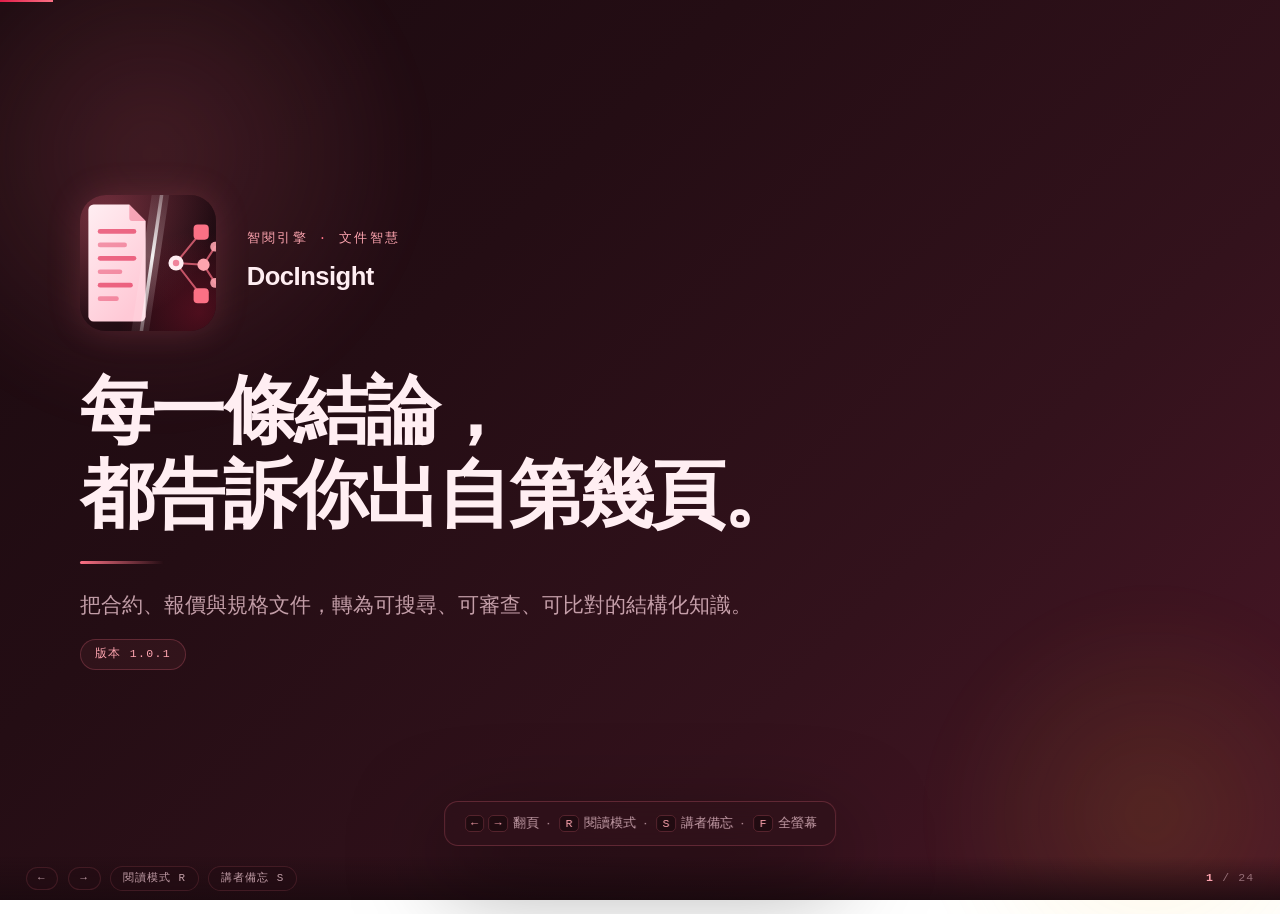
==== products/docinsight.html @ 8d52fe9f "init" ====
<!DOCTYPE html>
<html lang="zh-Hant">
<head>
<meta charset="utf-8">
<meta name="viewport" content="width=device-width, initial-scale=1, viewport-fit=cover">
<title>智閱引擎 DocInsight — 產品介紹</title>
<meta name="description" content="每一條結論，都告訴你出自第幾頁。智閱引擎 DocInsight 把合約、報價與規格文件轉為可搜尋、可審查、可比對的結構化知識。">
<style>
/* =========================================================================
   智閱引擎 DocInsight — 產品介紹簡報
   色票來源：DocInsight.Web/Components/Auths/Login.razor.css:13-35
   單一檔案、零外部相依（無 CDN、無外部字型、無外部圖片）
   ========================================================================= */

:root{
  --bg-1:#1a0a0f;
  --bg-2:#240d14;
  --bg-3:#33121c;
  --bg-4:#4a1626;

  --rose:#fb7185;
  --rose-soft:#fda4af;
  --rose-deep:#e11d48;
  --amber:#fbbf24;

  --text:#ffeef2;
  --muted:rgba(255,214,224,.72);
  --faint:rgba(255,214,224,.46);

  --surface:rgba(36,13,20,.55);
  --surface-strong:rgba(46,17,26,.72);
  --border:rgba(251,113,133,.24);
  --border-soft:rgba(251,113,133,.14);
  --shadow:0 30px 90px rgba(0,0,0,.55);

  --sans:'Helvetica Neue',Helvetica,Arial,'Microsoft JhengHei','PingFang TC','Noto Sans TC','Heiti TC',sans-serif;
  --mono:'Cascadia Code','JetBrains Mono',Consolas,'Courier New',monospace;

  --pad:clamp(1.5rem,5vw,5rem);
}

*,*::before,*::after{box-sizing:border-box;}

html,body{height:100%;}

body{
  margin:0;
  font-family:var(--sans);
  color:var(--text);
  background:linear-gradient(135deg,var(--bg-1),var(--bg-2) 34%,var(--bg-3) 68%,var(--bg-4));
  background-attachment:fixed;
  -webkit-font-smoothing:antialiased;
  overflow:hidden;
  line-height:1.62;
}

/* 兩道光暈，比照登入頁 */
body::before,body::after{
  content:'';position:fixed;border-radius:50%;pointer-events:none;z-index:0;
  filter:blur(20px);
}
body::before{
  width:min(46vw,560px);height:min(46vw,560px);top:-14%;left:-10%;
  background:radial-gradient(circle,rgba(251,113,133,.16),rgba(251,113,133,0) 68%);
}
body::after{
  width:min(38vw,460px);height:min(38vw,460px);bottom:-16%;right:-8%;
  background:radial-gradient(circle,rgba(251,191,36,.10),rgba(251,191,36,0) 68%);
}

/* ---------- 投影片容器 ---------- */

.deck{position:relative;z-index:1;height:100%;}

.slide{
  position:absolute;inset:0;
  display:none;
  flex-direction:column;justify-content:center;
  padding:var(--pad);
  padding-bottom:calc(var(--pad) + 2.2rem);
  overflow-y:auto;
  opacity:0;
  animation:slideIn .42s ease forwards;
}
.slide.is-active{display:flex;}

@keyframes slideIn{
  from{opacity:0;transform:translateY(14px);}
  to{opacity:1;transform:none;}
}

.slide-inner{width:100%;max-width:1120px;margin:0 auto;}
.slide--wide .slide-inner{max-width:1280px;}

/* ---------- 排版元素 ---------- */

.eyebrow{
  font-family:var(--mono);
  font-size:clamp(.68rem,1.1vw,.82rem);
  letter-spacing:.18em;text-transform:uppercase;
  color:var(--rose-soft);
  margin:0 0 1.1rem;
}
.eyebrow .dot{color:var(--rose);}

h1{
  font-size:clamp(2.1rem,6.2vw,4.6rem);
  font-weight:800;letter-spacing:-.035em;line-height:1.14;
  margin:0 0 1.4rem;
}
h2{
  font-size:clamp(1.7rem,4.4vw,3.1rem);
  font-weight:800;letter-spacing:-.03em;line-height:1.2;
  margin:0 0 1.2rem;
}
h3{
  font-size:clamp(1.02rem,1.7vw,1.32rem);
  font-weight:700;letter-spacing:-.01em;
  margin:0 0 .5rem;
}

.lead{
  font-size:clamp(1rem,1.8vw,1.34rem);
  color:var(--muted);max-width:60ch;margin:0 0 1rem;
}
.sub{
  font-size:clamp(.88rem,1.35vw,1.02rem);
  color:var(--faint);max-width:64ch;margin:.6rem 0 0;
}

.rule{
  width:84px;height:3px;border-radius:2px;
  background:linear-gradient(90deg,var(--rose),rgba(251,113,133,0));
  margin:1.5rem 0;
}

.accent{color:var(--rose-soft);}
.strong-accent{color:var(--rose);font-weight:700;}
mark{background:rgba(251,113,133,.16);color:var(--text);padding:.05em .3em;border-radius:4px;}

/* ---------- 卡片與格線 ---------- */

.grid{display:grid;gap:clamp(.85rem,1.6vw,1.4rem);}
.grid-2{grid-template-columns:repeat(2,minmax(0,1fr));}
.grid-3{grid-template-columns:repeat(3,minmax(0,1fr));}
.grid-4{grid-template-columns:repeat(4,minmax(0,1fr));}

.card{
  background:var(--surface);
  border:1px solid var(--border);
  border-radius:18px;
  padding:clamp(1rem,1.9vw,1.6rem);
  backdrop-filter:blur(20px);-webkit-backdrop-filter:blur(20px);
}
.card p{margin:0;color:var(--muted);font-size:clamp(.85rem,1.25vw,.98rem);}
.card .num{
  font-family:var(--mono);font-size:.78rem;letter-spacing:.14em;
  color:var(--rose);display:block;margin-bottom:.7rem;
}

/* 工程紀律卡：左側玫瑰邊 */
.card--rule{border-left:3px solid var(--rose);}
.card--quote blockquote{
  margin:.9rem 0 0;padding-left:.9rem;
  border-left:2px solid rgba(251,113,133,.4);
  color:var(--rose-soft);font-size:clamp(.84rem,1.2vw,.96rem);font-style:normal;
}

/* 前後對比 */
.ba{display:grid;gap:1rem;grid-template-columns:repeat(2,minmax(0,1fr));}
.ba-item{border-radius:16px;padding:clamp(.95rem,1.7vw,1.4rem);border:1px solid var(--border-soft);}
.ba-before{background:rgba(0,0,0,.26);}
.ba-after{background:rgba(251,113,133,.08);border-color:var(--border);}
.ba-tag{
  font-family:var(--mono);font-size:.72rem;letter-spacing:.14em;
  display:block;margin-bottom:.6rem;
}
.ba-before .ba-tag{color:var(--faint);}
.ba-after .ba-tag{color:var(--rose);}
.ba-item p{margin:0;color:var(--muted);font-size:clamp(.85rem,1.25vw,.98rem);}

/* 六個關鍵字 */
.keywords{display:grid;grid-template-columns:repeat(3,minmax(0,1fr));gap:clamp(.8rem,1.6vw,1.3rem);}
.kw{
  border:1px solid var(--border);border-radius:16px;
  padding:clamp(1rem,2vw,1.7rem);text-align:center;
  background:var(--surface);
}
.kw .kw-word{
  display:block;font-size:clamp(1.2rem,2.5vw,1.9rem);
  font-weight:800;letter-spacing:-.02em;margin-bottom:.4rem;
}
.kw .kw-desc{font-size:clamp(.76rem,1.1vw,.88rem);color:var(--faint);}

/* 大數字／大句子 */
.mega{
  font-size:clamp(2.4rem,8vw,6rem);
  font-weight:800;letter-spacing:-.045em;line-height:1.08;margin:0;
}
.center{text-align:center;}
.center .lead,.center .sub{margin-left:auto;margin-right:auto;}
.center .rule{margin-left:auto;margin-right:auto;}

/* 條列 */
ul.plain{list-style:none;padding:0;margin:0;}
ul.plain li{
  position:relative;padding-left:1.4rem;margin-bottom:.65rem;
  color:var(--muted);font-size:clamp(.87rem,1.3vw,1.02rem);
}
ul.plain li::before{
  content:'';position:absolute;left:0;top:.62em;
  width:7px;height:7px;border-radius:50%;background:var(--rose);
}
ul.plain li:last-child{margin-bottom:0;}

/* ---------- 品牌標記 ---------- */

.brand-mark{
  width:clamp(84px,11vw,136px);height:clamp(84px,11vw,136px);
  border-radius:26px;
  overflow:hidden;padding:0;          /* SVG 底圖不自帶圓角，靠容器裁切 */
  box-shadow:0 0 34px rgba(251,113,133,.20);
  flex:none;
}
.brand-mark svg{display:block;width:100%;height:100%;}

.cover-head{display:flex;align-items:center;gap:clamp(1rem,2.4vw,2rem);margin-bottom:clamp(1.4rem,3vw,2.4rem);}
.cover-head .eyebrow{margin-bottom:.4rem;}
.cover-name{font-size:clamp(1.1rem,2vw,1.6rem);font-weight:700;letter-spacing:-.02em;margin:0;}

.badge{
  display:inline-block;
  font-family:var(--mono);font-size:.72rem;letter-spacing:.12em;
  color:var(--rose-soft);
  border:1px solid var(--border);border-radius:999px;
  padding:.32rem .85rem;
  background:rgba(251,113,133,.06);
}

/* ---------- 示意畫面（mock） ---------- */

.mock{
  border:1px solid var(--border);
  border-radius:14px;
  background:rgba(0,0,0,.34);
  overflow:hidden;
  font-size:clamp(.68rem,1vw,.82rem);
}
.mock-bar{
  display:flex;align-items:center;gap:.5rem;
  padding:.5rem .8rem;
  background:rgba(46,17,26,.72);
  border-bottom:1px solid var(--border-soft);
}
.mock-bar .dots{display:flex;gap:.28rem;}
.mock-bar .dots i{width:8px;height:8px;border-radius:50%;background:rgba(251,113,133,.3);display:block;}
.mock-bar .title{font-size:.74rem;color:var(--muted);letter-spacing:.04em;}
.mock-note{
  margin-left:auto;font-family:var(--mono);font-size:.62rem;letter-spacing:.1em;
  color:var(--faint);border:1px solid var(--border-soft);border-radius:999px;padding:.1rem .5rem;
}
.mock-body{padding:.7rem .8rem;overflow-x:auto;}

table.mock-table{width:100%;border-collapse:collapse;min-width:520px;}
table.mock-table th{
  text-align:left;font-weight:600;color:var(--faint);
  font-size:.7rem;letter-spacing:.06em;
  padding:.4rem .5rem;border-bottom:1px solid var(--border-soft);white-space:nowrap;
}
table.mock-table td{
  padding:.46rem .5rem;color:var(--muted);
  border-bottom:1px solid rgba(251,113,133,.07);vertical-align:top;
}
table.mock-table tr:last-child td{border-bottom:none;}

.pill{
  display:inline-block;border-radius:999px;padding:.1rem .5rem;
  font-size:.66rem;letter-spacing:.03em;white-space:nowrap;
}
.pill-high{background:rgba(225,29,72,.24);color:#ffc9d6;}
.pill-mid{background:rgba(251,191,36,.18);color:#fde68a;}
.pill-low{background:rgba(255,255,255,.09);color:var(--muted);}
.pill-add{background:rgba(52,211,153,.16);color:#a7f3d0;}
.pill-del{background:rgba(225,29,72,.2);color:#ffc9d6;}
.pill-mod{background:rgba(251,191,36,.18);color:#fde68a;}
.pill-page{
  background:rgba(251,113,133,.18);color:var(--rose-soft);
  font-family:var(--mono);font-size:.64rem;
}
.pill-ok{background:rgba(251,113,133,.14);color:var(--rose-soft);}

/* 題卡 */
.qcard{border:1px solid var(--border-soft);border-radius:10px;padding:.7rem .8rem;background:rgba(0,0,0,.2);}
.qcard + .qcard{margin-top:.55rem;}
.qcard .q-head{display:flex;gap:.4rem;align-items:center;margin-bottom:.45rem;flex-wrap:wrap;}
.qcard .q-stem{color:var(--text);margin:0 0 .45rem;font-size:.82rem;}
.qcard .q-opts{display:grid;grid-template-columns:repeat(2,minmax(0,1fr));gap:.25rem .8rem;}
.qcard .q-opts span{color:var(--muted);font-size:.76rem;}
.qcard .q-fold{
  margin-top:.5rem;padding-top:.45rem;border-top:1px dashed rgba(251,113,133,.18);
  color:var(--faint);font-size:.72rem;
}

/* 用量長條 */
.bars{display:flex;align-items:flex-end;gap:.4rem;height:74px;padding:.3rem 0 0;}
.bars i{flex:1;background:linear-gradient(180deg,var(--rose),rgba(225,29,72,.34));border-radius:3px 3px 0 0;display:block;}

/* ---------- 講者備忘 ---------- */

.notes{
  display:none;
  margin-top:clamp(1rem,2vw,1.6rem);
  border-top:1px dashed rgba(251,113,133,.26);
  padding-top:.9rem;
  color:var(--faint);
  font-size:clamp(.78rem,1.15vw,.9rem);
  max-width:76ch;
}
.notes b{color:var(--rose-soft);font-weight:600;letter-spacing:.06em;font-size:.74rem;display:block;margin-bottom:.35rem;font-family:var(--mono);}
body.notes-on .notes{display:block;}

/* ---------- 控制列 ---------- */

.hud{
  position:fixed;z-index:20;left:0;right:0;bottom:0;
  display:flex;align-items:center;gap:.6rem;
  padding:.55rem clamp(.8rem,2.4vw,1.6rem);
  background:linear-gradient(180deg,rgba(26,10,15,0),rgba(26,10,15,.82));
  pointer-events:none;
}
.hud > *{pointer-events:auto;}

.hud-btn{
  font-family:var(--mono);font-size:.68rem;letter-spacing:.1em;
  color:var(--muted);background:rgba(36,13,20,.7);
  border:1px solid var(--border-soft);border-radius:999px;
  padding:.3rem .72rem;cursor:pointer;
  transition:color .18s,border-color .18s,background .18s;
}
.hud-btn:hover,.hud-btn:focus-visible{color:var(--rose-soft);border-color:var(--border);background:rgba(46,17,26,.85);}
.hud-btn[aria-pressed="true"]{color:var(--rose);border-color:var(--rose);background:rgba(251,113,133,.12);}

.hud-spacer{flex:1;}

.counter{
  font-family:var(--mono);font-size:.72rem;letter-spacing:.1em;color:var(--faint);
  white-space:nowrap;
}
.counter b{color:var(--rose-soft);font-weight:600;}

.progress{
  position:fixed;top:0;left:0;height:2px;z-index:21;
  background:linear-gradient(90deg,var(--rose-deep),var(--rose));
  transition:width .32s ease;
}

/* 首次進入的操作提示 */
.hint{
  position:fixed;z-index:30;left:50%;bottom:3.4rem;transform:translateX(-50%);
  background:var(--surface-strong);border:1px solid var(--border);border-radius:14px;
  padding:.7rem 1.1rem;color:var(--muted);font-size:.8rem;
  box-shadow:var(--shadow);backdrop-filter:blur(20px);-webkit-backdrop-filter:blur(20px);
  display:none;max-width:calc(100vw - 2rem);text-align:center;
}
.hint.show{display:block;}
.hint kbd{
  font-family:var(--mono);font-size:.72rem;color:var(--rose-soft);
  border:1px solid var(--border);border-radius:5px;padding:.06rem .34rem;margin:0 .12rem;
  background:rgba(0,0,0,.3);
}

/* ---------- 閱讀模式 ---------- */

body.reading{overflow:auto;}
body.reading .deck{height:auto;}
body.reading .slide{
  position:static;display:block;opacity:1;animation:none;
  min-height:0;height:auto;
  padding:clamp(2.2rem,5vw,4rem) var(--pad);
  border-bottom:1px solid var(--border-soft);
  overflow:visible;
}
body.reading .slide:last-child{border-bottom:none;}
body.reading .notes{display:block;}
body.reading .notes b{color:var(--rose-soft);}
body.reading .mega{font-size:clamp(1.9rem,5vw,3.4rem);}
body.reading h1{font-size:clamp(1.9rem,5vw,3.4rem);}
body.reading .counter{display:none;}
body.reading .progress{display:none;}

/* 閱讀模式的段落編號 */
body.reading .slide::before{
  content:attr(data-num);
  display:block;font-family:var(--mono);font-size:.7rem;letter-spacing:.16em;
  color:rgba(251,113,133,.5);margin-bottom:1rem;
}

/* ---------- 響應式 ---------- */

@media (max-width:900px){
  .grid-4{grid-template-columns:repeat(2,minmax(0,1fr));}
  .grid-3{grid-template-columns:1fr;}
  .keywords{grid-template-columns:repeat(2,minmax(0,1fr));}
}
@media (max-width:620px){
  .grid-2,.grid-4,.ba{grid-template-columns:1fr;}
  .keywords{grid-template-columns:1fr;}
  .cover-head{flex-direction:column;align-items:flex-start;}
  .qcard .q-opts{grid-template-columns:1fr;}
  .slide{padding-bottom:calc(var(--pad) + 3rem);}
  /* 提示列的是鍵盤按鍵，手機用不到，而且會蓋住內容 */
  .hint{display:none !important;}
}

/* ---------- 減少動態 ---------- */

@media (prefers-reduced-motion:reduce){
  .slide{animation:none;opacity:1;}
  .progress{transition:none;}
  *{scroll-behavior:auto !important;}
}

/* ---------- 列印：一頁一張 ---------- */

@media print{
  body{background:#fff;color:#111;overflow:visible;}
  body::before,body::after{display:none;}
  .hud,.hint,.progress{display:none !important;}
  .deck{height:auto;}
  .slide{
    position:static;display:block !important;opacity:1;animation:none;
    page-break-after:always;break-after:page;
    min-height:auto;padding:1.4cm;border:none;
  }
  .slide:last-child{page-break-after:auto;break-after:auto;}
  h1,h2,h3,.mega,.kw .kw-word{color:#111;}
  .lead,.sub,.card p,ul.plain li,.ba-item p{color:#333;}
  .card,.kw,.mock,.ba-item{border-color:#ccc;background:#fff;backdrop-filter:none;}
  .notes{display:block;color:#555;border-top-color:#ccc;}
  .brand-mark{box-shadow:none;}
}
</style>
</head>
<body>

<div class="progress" id="progress" style="width:0"></div>

<div class="deck" id="deck">

<!-- ══════════════ 1 · 封面 ══════════════ -->
<section class="slide" data-num="01 / 24">
  <div class="slide-inner">
    <div class="cover-head">
      <div class="brand-mark" aria-hidden="true">
        <svg xmlns="http://www.w3.org/2000/svg" viewBox="0 0 512 512" role="img" aria-label="智閱引擎">
          <defs>
            <linearGradient id="dm-bg" x1="0" y1="0" x2="1" y2="1">
              <stop offset="0" stop-color="#3d1520"/><stop offset="0.55" stop-color="#240d14"/><stop offset="1" stop-color="#16080c"/>
            </linearGradient>
            <radialGradient id="dm-glow" cx="0.2" cy="0.16" r="0.78">
              <stop offset="0" stop-color="#fb7185" stop-opacity="0.30"/><stop offset="1" stop-color="#fb7185" stop-opacity="0"/>
            </radialGradient>
            <radialGradient id="dm-glow2" cx="0.88" cy="0.86" r="0.6">
              <stop offset="0" stop-color="#e11d48" stop-opacity="0.26"/><stop offset="1" stop-color="#e11d48" stop-opacity="0"/>
            </radialGradient>
            <linearGradient id="dm-page" x1="0" y1="0" x2="0.6" y2="1">
              <stop offset="0" stop-color="#ffeef2"/><stop offset="1" stop-color="#ffc9d6"/>
            </linearGradient>
            <linearGradient id="dm-beam" x1="0" y1="0" x2="0" y2="1">
              <stop offset="0" stop-color="#ffffff" stop-opacity="0.03"/><stop offset="0.46" stop-color="#ffe4e9" stop-opacity="0.26"/><stop offset="1" stop-color="#ffffff" stop-opacity="0.03"/>
            </linearGradient>
            <linearGradient id="dm-core" x1="0" y1="0" x2="0" y2="1">
              <stop offset="0" stop-color="#ffffff" stop-opacity="0.12"/><stop offset="0.46" stop-color="#ffffff" stop-opacity="0.92"/><stop offset="1" stop-color="#ffffff" stop-opacity="0.12"/>
            </linearGradient>
          </defs>
          <rect width="512" height="512" fill="url(#dm-bg)"/>
          <rect width="512" height="512" fill="url(#dm-glow)"/>
          <rect width="512" height="512" fill="url(#dm-glow2)"/>
          <g transform="translate(256,256) scale(1.1) translate(-256,-256)">
            <path d="M52 74a18 18 0 0 1 18-18h122l56 56v326a18 18 0 0 1-18 18H70a18 18 0 0 1-18-18z" fill="url(#dm-page)"/>
            <path d="M192 56l56 56h-46a10 10 0 0 1-10-10z" fill="#e11d48" fill-opacity="0.30"/>
            <g fill="#e11d48">
              <rect x="84" y="140" width="132" height="16" rx="8" fill-opacity="0.62"/>
              <rect x="84" y="186" width="100" height="16" rx="8" fill-opacity="0.40"/>
              <rect x="84" y="232" width="132" height="16" rx="8" fill-opacity="0.62"/>
              <rect x="84" y="278" width="84" height="16" rx="8" fill-opacity="0.40"/>
              <rect x="84" y="324" width="120" height="16" rx="8" fill-opacity="0.62"/>
              <rect x="84" y="370" width="72" height="16" rx="8" fill-opacity="0.40"/>
            </g>
            <polygon points="278,-40 338,-40 250,552 190,552" fill="url(#dm-beam)"/>
            <polygon points="306,-40 318,-40 230,552 218,552" fill="url(#dm-core)"/>
            <g stroke="#fb7185" stroke-width="7" stroke-linecap="round" stroke-opacity="0.72" fill="none">
              <line x1="352" y1="256" x2="438" y2="150"/>
              <line x1="352" y1="256" x2="446" y2="262"/>
              <line x1="352" y1="256" x2="438" y2="368"/>
              <line x1="446" y1="262" x2="486" y2="200"/>
              <line x1="446" y1="262" x2="486" y2="324"/>
            </g>
            <g>
              <circle cx="352" cy="256" r="26" fill="#ffeef2"/>
              <circle cx="352" cy="256" r="11" fill="#e11d48" fill-opacity="0.5"/>
              <rect x="412" y="124" width="52" height="52" rx="14" fill="#fb7185"/>
              <circle cx="446" cy="262" r="21" fill="#fda4af"/>
              <rect x="412" y="342" width="52" height="52" rx="14" fill="#fb7185"/>
              <circle cx="486" cy="200" r="17" fill="#fda4af" fill-opacity="0.9"/>
              <circle cx="486" cy="324" r="17" fill="#fda4af" fill-opacity="0.9"/>
            </g>
          </g>
        </svg>
      </div>
      <div>
        <p class="eyebrow">智閱引擎 <span class="dot">·</span> 文件智慧</p>
        <p class="cover-name">DocInsight</p>
      </div>
    </div>

    <h1>每一條結論，<br>都告訴你出自第幾頁。</h1>
    <div class="rule"></div>
    <p class="lead">把合約、報價與規格文件，轉為可搜尋、可審查、可比對的結構化知識。</p>
    <p class="sub"><span class="badge">版本 1.0.1</span></p>

    <div class="notes">
      <b>講者備忘</b>
      不要急著翻頁。讓這句話在螢幕上待久一點——整場簡報就是為了讓客戶記住這一句。
      自我介紹要短：「我是 {{講者姓名}}，接下來十五分鐘，我要說服你一件事：AI 讀文件這件事，
      關鍵不在它讀得多快，而在它敢不敢告訴你答案是從哪裡來的。」
    </div>
  </div>
</section>

<!-- ══════════════ 2 · 一個問題 ══════════════ -->
<section class="slide" data-num="02 / 24">
  <div class="slide-inner center">
    <p class="eyebrow">先問一個問題</p>
    <h2 class="mega">你們部門上個月，<br>花了多少小時用眼睛讀 PDF？</h2>
    <div class="rule"></div>
    <p class="lead">這個數字，通常沒有人算過。</p>
    <p class="sub">而沒有人算過的成本，往往就是最貴的那一筆。</p>

    <div class="notes">
      <b>講者備忘</b>
      這裡真的要停下來等。看著客戶，數三秒。通常會有人苦笑或搖頭——那就是你要的反應。
      如果對方主動報一個數字，追問：「那是誰在讀？他一小時的成本是多少？」讓他自己算出金額，
      比你講任何投資報酬率都有效。
    </div>
  </div>
</section>

<!-- ══════════════ 3 · PDF 的三個天生缺陷 ══════════════ -->
<section class="slide slide--wide" data-num="03 / 24">
  <div class="slide-inner">
    <p class="eyebrow">第一幕 <span class="dot">·</span> 舊世界</p>
    <h2>問題不在你的同事不夠認真。<br>問題在 PDF 這個格式本身。</h2>
    <div class="rule"></div>

    <div class="grid grid-3">
      <div class="card">
        <span class="num">缺陷一</span>
        <h3>它是「印出來的樣子」，<br>不是「內容」</h3>
        <p>PDF 記錄的是每個字要印在紙上的哪個座標。掃描件更徹底——那根本就是一張圖片，連搜尋都搜不到。</p>
      </div>
      <div class="card">
        <span class="num">缺陷二</span>
        <h3>它沒有結構</h3>
        <p>你沒辦法叫電腦「把所有罰則條款列給我」。因為 PDF 裡沒有「罰則」這個欄位，只有一堆座標上的文字。</p>
      </div>
      <div class="card">
        <span class="num">缺陷三</span>
        <h3>它沒辦法比對</h3>
        <p>兩份 80 頁的合約攤在桌上，人眼比對幾乎不可能做到不漏。而你需要的正是「不漏」。</p>
      </div>
    </div>

    <div class="notes">
      <b>講者備忘</b>
      這一頁的作用是把責任從「人」轉移到「格式」。企業管理者聽到「你的同事不夠認真」會防衛，
      聽到「這是格式的問題」會點頭。三個缺陷念一遍就好，不要展開——真正的痛在後面三頁。
    </div>
  </div>
</section>

<!-- ══════════════ 4 · 法務 ══════════════ -->
<section class="slide" data-num="04 / 24">
  <div class="slide-inner">
    <p class="eyebrow">第一幕 <span class="dot">·</span> 法務組</p>
    <h2>「這份合約的違約金<br>到底怎麼算？」</h2>
    <div class="rule"></div>

    <div class="ba">
      <div class="ba-item ba-before">
        <span class="ba-tag">以前</span>
        <p>法務得從第 1 頁翻到第 80 頁。找到了，還要再確認一次有沒有別的章節也提到罰則——因為條款從來不會好好地待在同一個地方。</p>
      </div>
      <div class="ba-item ba-after">
        <span class="ba-tag">代價</span>
        <p>漏看一條罰則，<mark>可能就是幾十萬的損失</mark>。而且愈是趕件、愈是老闆站在旁邊等，愈容易漏。</p>
      </div>
    </div>

    <div class="notes">
      <b>講者備忘</b>
      「可能」這兩個字要念出來，不要含糊帶過。我們沒有做過產業調查，不能宣稱平均損失金額。
      誠實的估計比誇大的數字更能建立信任——尤其對面坐的是法務或財務主管時。
      如果客戶自己講出一個他們吃過虧的案例，那一場簡報就成功一半了。
    </div>
  </div>
</section>

<!-- ══════════════ 5 · 採購 ══════════════ -->
<section class="slide" data-num="05 / 24">
  <div class="slide-inner">
    <p class="eyebrow">第一幕 <span class="dot">·</span> 採購組</p>
    <h2>供應商說：<br>「只改了一點點。」</h2>
    <div class="rule"></div>

    <div class="ba">
      <div class="ba-item ba-before">
        <span class="ba-tag">以前</span>
        <p>對方回傳一份「修訂版」，表面上跟舊版長得一模一樣。你只有兩個選擇：整份重看，或者相信對方。</p>
      </div>
      <div class="ba-item ba-after">
        <span class="ba-tag">代價</span>
        <p>付款天數從 30 天變成 60 天，藏在第 12 條的一個數字裡。等你發現的時候，合約已經簽了。</p>
      </div>
    </div>

    <div class="notes">
      <b>講者備忘</b>
      這一頁對採購與業務主管殺傷力最大。可以加一句：「各位有沒有遇過簽完才發現條件變差的情況？」
      通常會有人點頭。付款天數這個例子是產業常態，不是我們的客戶案例——所以講的時候要用
      「例如」而不是「我們有客戶」。
    </div>
  </div>
</section>

<!-- ══════════════ 6 · 教育訓練 ══════════════ -->
<section class="slide" data-num="06 / 24">
  <div class="slide-inner">
    <p class="eyebrow">第一幕 <span class="dot">·</span> 教育訓練</p>
    <h2>手冊改版了。<br>考卷呢？</h2>
    <div class="rule"></div>

    <div class="ba">
      <div class="ba-item ba-before">
        <span class="ba-tag">以前</span>
        <p>要出一份新考卷驗收員工有沒有讀懂，得有人重讀 60 頁，再手工出 30 題。</p>
      </div>
      <div class="ba-item ba-after">
        <span class="ba-tag">而且</span>
        <p>出題品質完全取決於出題者當天的心情與熟悉度。同一本手冊，換一個人出，考的東西可能完全不同。</p>
      </div>
    </div>

    <p class="lead" style="margin-top:1.6rem;">這件事，<span class="strong-accent">要做兩天</span>。</p>

    <div class="notes">
      <b>講者備忘</b>
      「兩天」這個數字先埋在這裡，第 18 頁會回收它——那是整份簡報唯一一個經過驗證的量化效益。
      先讓客戶感受到兩天有多久，後面說「一兩個小時」時的落差才會有力量。
    </div>
  </div>
</section>

<!-- ══════════════ 7 · 共同點 ══════════════ -->
<section class="slide" data-num="07 / 24">
  <div class="slide-inner center">
    <p class="eyebrow">第一幕 <span class="dot">·</span> 收束</p>
    <h2 class="mega">人，在用眼睛，<br>做機器該做的事。</h2>
    <div class="rule"></div>
    <p class="lead">法務、採購、教育訓練——三個部門，三種痛苦，同一個根源。</p>

    <div class="notes">
      <b>講者備忘</b>
      第一幕結束。這句話講完要停頓，然後轉身——因為下一頁是全場最容易被問到的問題，
      你要主動把它端上檯面，而不是等對方在 Q&amp;A 時丟過來。主動提問等於你掌握節奏。
    </div>
  </div>
</section>

<!-- ══════════════ 8 · 那用 ChatGPT 不就好了 ══════════════ -->
<section class="slide" data-num="08 / 24">
  <div class="slide-inner center">
    <p class="eyebrow">第二幕 <span class="dot">·</span> 那個問題</p>
    <h2 class="mega">「那我把 PDF<br>丟給 ChatGPT，<br>不就好了？」</h2>
    <div class="rule"></div>
    <p class="lead">這是我們每一場簡報都會被問到的問題。所以我們直接回答。</p>

    <div class="notes">
      <b>講者備忘</b>
      語氣要輕鬆，不要防衛。可以笑著說：「這個問題我每場都被問，所以我乾脆做成一頁投影片。」
      重點：<b style="display:inline">絕對不要說通用 AI 沒有用</b>。它很有用，只是不適合拿來做要負責任的事。
      這個區分講清楚，客戶才會覺得你誠實。
    </div>
  </div>
</section>

<!-- ══════════════ 9 · 四個致命問題 ══════════════ -->
<section class="slide slide--wide" data-num="09 / 24">
  <div class="slide-inner">
    <p class="eyebrow">第二幕 <span class="dot">·</span> 四個問題</p>
    <h2>可以。但有四件事，<br>它幫不了你。</h2>
    <div class="rule"></div>

    <div class="grid grid-4">
      <div class="card">
        <span class="num">01</span>
        <h3>它會瞎掰，<br>而且你看不出來</h3>
        <p>一本正經地編出一條不存在的條款，語氣跟真的一模一樣。錯的答案不會自己舉手。</p>
      </div>
      <div class="card">
        <span class="num">02</span>
        <h3>它不告訴你出處</h3>
        <p>「第 37 頁」跟「大概在後面」，在法務會議上是兩件完全不同的事。</p>
      </div>
      <div class="card">
        <span class="num">03</span>
        <h3>它不知道花了多少錢</h3>
        <p>帳單月底才來，而且是一個總數。誰用的？哪份文件特別貴？沒有人答得出來。</p>
      </div>
      <div class="card">
        <span class="num">04</span>
        <h3>你的機密合約，<br>人人可見</h3>
        <p>沒有團隊、沒有角色、沒有列級權限。貼上去，就是貼上去了。</p>
      </div>
    </div>

    <div class="notes">
      <b>講者備忘</b>
      四格不要平均分配時間。看對面坐的是誰：法務主管講 01 和 02，財務或 IT 主管講 03 和 04。
      如果客戶已經在用 ChatGPT 處理文件，問一句：「那你們現在怎麼確認它沒有講錯？」
      通常答案是「我們會自己再看一遍」——那就是你要的破口。
    </div>
  </div>
</section>

<!-- ══════════════ 10 · 收束 ══════════════ -->
<section class="slide" data-num="10 / 24">
  <div class="slide-inner center">
    <p class="eyebrow">第二幕 <span class="dot">·</span> 收束</p>
    <h2 class="mega">通用 AI 給你<br>一個答案。</h2>
    <div class="rule"></div>
    <h2 style="margin-top:0;">企業需要的，是一個<span class="strong-accent">查得到出處</span>的答案。</h2>

    <div class="notes">
      <b>講者備忘</b>
      這是全場的樞紐。前十頁的痛苦到這裡收束成一句可以被解決的話。
      講完停一拍，然後翻頁——下一頁是整場的最高點，中間不要有任何多餘的話。
    </div>
  </div>
</section>

<!-- ══════════════ 11 · 核心主張 ══════════════ -->
<section class="slide" data-num="11 / 24">
  <div class="slide-inner center">
    <p class="eyebrow">智閱引擎 <span class="dot">·</span> DocInsight</p>
    <h1 style="font-size:clamp(2.3rem,7vw,5.2rem);">每一條結論，<br>都告訴你出自第幾頁。</h1>
    <div class="rule"></div>
    <p class="lead" style="font-size:clamp(1.05rem,2vw,1.5rem);">因為不能查證的答案，等於沒有答案。</p>
    <p class="sub">合約條款 → 頁碼。版本差異 → 頁碼。考題 → 頁碼。<br>而當頁碼對不上的時候，它不猜。</p>

    <div class="notes">
      <b>講者備忘</b>
      最重要的一頁。慢。念完主標題之後停兩秒，再念副標。
      最後那句「當頁碼對不上的時候，它不猜」是通往下一頁的橋——說完直接翻，
      下一頁就是解釋我們憑什麼敢這樣講。
    </div>
  </div>
</section>

<!-- ══════════════ 12 · 三條工程紀律 ══════════════ -->
<section class="slide slide--wide" data-num="12 / 24">
  <div class="slide-inner">
    <p class="eyebrow">我們憑什麼敢這樣講</p>
    <h2>三條工程紀律。</h2>
    <div class="rule"></div>

    <div class="grid grid-3">
      <div class="card card--rule card--quote">
        <span class="num">紀律一</span>
        <h3>頁碼是「算」出來的，<br>不是 AI 說的</h3>
        <p>我們只要求模型在每頁內容前輸出一個中性分界符，頁碼由程式依批次起始頁換算。分界符數量對不上該批次頁數，就退回較粗的頁段標記。</p>
        <blockquote>錯的頁碼比沒有頁碼更糟，對不上就不猜。</blockquote>
      </div>
      <div class="card card--rule card--quote">
        <span class="num">紀律二</span>
        <h3>數字不交給 AI 算</h3>
        <p>各條款類型、各風險等級、各覆核狀態的數量，一律由程式即時計算，不經過模型。</p>
        <blockquote>模型算錯的數字，看起來一樣可信。</blockquote>
      </div>
      <div class="card card--rule card--quote">
        <span class="num">紀律三</span>
        <h3>每一次呼叫都記帳，<br>失敗也記</h3>
        <p>因為失敗照樣計費。而且回應碼是 200 不代表成功——我們判定的是回應內容裡的狀態欄位，不是 HTTP 狀態碼。</p>
        <blockquote>看不到的成本，就是控不住的成本。</blockquote>
      </div>
    </div>

    <div class="notes">
      <b>講者備忘</b>
      這一頁是我們相對於通用 AI 真正拿得出手的差異，而且它不是功能，是紀律——功能可以抄，紀律不好抄。
      面對技術背景的聽眾可以展開講紀律一的細節；面對純管理階層，三句引言念完就夠了。
      引言是產品文件裡的原句，不是行銷詞。
    </div>
  </div>
</section>

<!-- ══════════════ 13 · 一條原則 ══════════════ -->
<section class="slide" data-num="13 / 24">
  <div class="slide-inner center">
    <p class="eyebrow">貫穿全系統的一條原則</p>
    <h2 class="mega">寧可不給，<br>也不給錯的。</h2>
    <div class="rule"></div>
    <p class="lead">所以我們的用量統計只給你 token 數與呼叫次數，<span class="accent">不給新台幣金額</span>。</p>
    <p class="sub">因為每個模型費率不同、而且還會調價。換算錯的金額，比沒有金額更糟。<br>這跟頁碼是同一條原則。</p>

    <div class="notes">
      <b>講者備忘</b>
      這一頁看起來是在講缺點，其實是在證明紀律是真的。
      任何人都可以說「我們很嚴謹」，但只有真的嚴謹的產品，才會為了原則放棄一個客戶想要的功能。
      如果客戶追問「那我怎麼知道花了多少錢」，回答：「我們給你 token 數與模型名稱，
      你乘上你自己的合約費率——那個數字才是對的。」
    </div>
  </div>
</section>

<!-- ══════════════ 14 · 六個關鍵字 ══════════════ -->
<section class="slide slide--wide" data-num="14 / 24">
  <div class="slide-inner">
    <p class="eyebrow">能力全景</p>
    <h2>六個關鍵字。</h2>
    <div class="rule"></div>

    <div class="keywords">
      <div class="kw"><span class="kw-word">看得懂</span><span class="kw-desc">PDF 逐頁轉成純文字</span></div>
      <div class="kw"><span class="kw-word">抽得出</span><span class="kw-desc">五類合約條款自動抽出</span></div>
      <div class="kw"><span class="kw-word">比得出</span><span class="kw-desc">新舊版逐條列出差異</span></div>
      <div class="kw"><span class="kw-word">出得了題</span><span class="kw-desc">四種題型與線上測驗</span></div>
      <div class="kw"><span class="kw-word">附頁碼</span><span class="kw-desc">每一條結果都可回查</span></div>
      <div class="kw"><span class="kw-word">算得出錢</span><span class="kw-desc">每次呼叫逐筆記帳</span></div>
    </div>

    <p class="sub" style="margin-top:1.4rem;">接下來五頁，一個一個看。</p>

    <div class="notes">
      <b>講者備忘</b>
      這一頁是目次，不要停留。快速念過六個詞，讓客戶知道還有五頁、大概要花多久。
      時間不夠時，這一頁講完可以直接跳到第 21 頁的「我們刻意不做的四件事」，
      再跳到第 22 頁收尾——中間五頁是展開，不是必要。
    </div>
  </div>
</section>

<!-- ══════════════ 15 · 看得懂 ══════════════ -->
<section class="slide slide--wide" data-num="15 / 24">
  <div class="slide-inner">
    <p class="eyebrow">能力一 <span class="dot">·</span> 看得懂</p>
    <h2>文件解析</h2>
    <div class="rule"></div>

    <div class="grid grid-2" style="align-items:start;">
      <div>
        <p class="lead">上傳 PDF，系統在背景切頁，逐批送 AI 轉錄成純文字——而且每一頁都帶著頁碼標記。</p>
        <ul class="plain">
          <li>單檔上限 100MB，每批最多 20 頁</li>
          <li>重複上傳自動偵測，同一份文件不重複計費</li>
          <li>解析進度以頁數表示，可中途停止、可單批重試</li>
          <li>轉錄有錯字？純文字可以直接搜尋、取代、存回去</li>
        </ul>
      </div>
      <div class="mock">
        <div class="mock-bar">
          <span class="dots"><i></i><i></i><i></i></span>
          <span class="title">文件管理</span>
          <span class="mock-note">示意畫面</span>
        </div>
        <div class="mock-body">
          <table class="mock-table">
            <tr><th>標題</th><th>頁數</th><th>狀態</th><th>進度</th></tr>
            <tr><td>2026 年度採購合約</td><td>82</td><td><span class="pill pill-ok">已完成</span></td><td>82 / 82</td></tr>
            <tr><td>供應商規格書 v3</td><td>46</td><td><span class="pill pill-mid">解析中</span></td><td>20 / 46</td></tr>
            <tr><td>設備維護報價單</td><td>12</td><td><span class="pill pill-ok">已完成</span></td><td>12 / 12</td></tr>
            <tr><td>作業手冊（第五版）</td><td>60</td><td><span class="pill pill-low">排隊中</span></td><td>0 / 60</td></tr>
          </table>
        </div>
      </div>
    </div>

    <div class="notes">
      <b>講者備忘</b>
      「重複上傳偵測」值得多講一句——它用檔案內容的雜湊比對，所以同一份文件換個檔名再傳一次，
      系統認得出來，不會再收一次費。這種細節最能說明我們是認真在幫客戶控成本。
    </div>
  </div>
</section>

<!-- ══════════════ 16 · 抽得出 ══════════════ -->
<section class="slide slide--wide" data-num="16 / 24">
  <div class="slide-inner">
    <p class="eyebrow">能力二 <span class="dot">·</span> 抽得出</p>
    <h2>合約審查</h2>
    <div class="rule"></div>

    <div class="grid grid-2" style="align-items:start;">
      <div>
        <p class="lead">五類條款自動抽出，每一條都帶著頁碼與風險等級。</p>
        <ul class="plain">
          <li><span class="accent">付款期程、交付里程碑、驗收條件、罰則、保固</span></li>
          <li>每條含內容、相關日期、頁碼、風險等級</li>
          <li>人工覆核狀態：未覆核 / 已確認 / 有疑慮</li>
          <li>可依風險與類型篩選排序，匯出 CSV 與 PDF</li>
          <li>再按一次，AI 幫你寫出整體彙總與建議</li>
        </ul>
      </div>
      <div class="mock">
        <div class="mock-bar">
          <span class="dots"><i></i><i></i><i></i></span>
          <span class="title">合約審查</span>
          <span class="mock-note">示意畫面</span>
        </div>
        <div class="mock-body">
          <table class="mock-table">
            <tr><th>類型</th><th>內容</th><th>頁碼</th><th>風險</th><th>覆核</th></tr>
            <tr><td>罰則</td><td>逾期交付每日按總價 0.3% 計罰</td><td><span class="pill pill-page">第 37 頁</span></td><td><span class="pill pill-high">高</span></td><td>有疑慮</td></tr>
            <tr><td>付款期程</td><td>驗收合格後 60 個工作天內付款</td><td><span class="pill pill-page">第 12 頁</span></td><td><span class="pill pill-high">高</span></td><td>已確認</td></tr>
            <tr><td>保固</td><td>自驗收日起 12 個月</td><td><span class="pill pill-page">第 54 頁</span></td><td><span class="pill pill-mid">中</span></td><td>已確認</td></tr>
            <tr><td>驗收條件</td><td>需通過雙方會同之功能測試</td><td><span class="pill pill-page">第 41 頁</span></td><td><span class="pill pill-low">低</span></td><td>未覆核</td></tr>
          </table>
        </div>
      </div>
    </div>

    <div class="notes">
      <b>講者備忘</b>
      指著示意畫面上的「第 37 頁」講：「這一欄，就是整套系統存在的理由。」
      「有疑慮」這個狀態也要點出來——它證明系統預設人要看過，而不是叫你照單全收。
      如果客戶問「五類夠不夠」，誠實回答：目前就是這五類，因為這五類是採購與法務最常吃虧的地方。
    </div>
  </div>
</section>

<!-- ══════════════ 17 · 比得出 ══════════════ -->
<section class="slide slide--wide" data-num="17 / 24">
  <div class="slide-inner">
    <p class="eyebrow">能力三 <span class="dot">·</span> 比得出</p>
    <h2>版本比對</h2>
    <div class="rule"></div>

    <div class="grid grid-2" style="align-items:start;">
      <div>
        <p class="lead">選舊版與新版兩份文件，逐條列出新增、刪除、修改。</p>
        <ul class="plain">
          <li>附兩邊原文、兩邊頁碼</li>
          <li>還有<span class="accent">對我方的影響等級與理由</span>——不只告訴你改了什麼，還告訴你這對你是好是壞</li>
          <li>提示詞刻意用「文件」而非「合約」，所以報價單與規格書改版同樣適用</li>
          <li>可篩選、可匯出 CSV 與 PDF</li>
        </ul>
      </div>
      <div class="mock">
        <div class="mock-bar">
          <span class="dots"><i></i><i></i><i></i></span>
          <span class="title">版本比對</span>
          <span class="mock-note">示意畫面</span>
        </div>
        <div class="mock-body">
          <table class="mock-table">
            <tr><th>變更</th><th>條款</th><th>舊版</th><th>新版</th><th>影響</th></tr>
            <tr><td><span class="pill pill-mod">修改</span></td><td>付款期程</td><td>30 天<br><span class="pill pill-page">第 12 頁</span></td><td>60 天<br><span class="pill pill-page">第 12 頁</span></td><td><span class="pill pill-high">高</span></td></tr>
            <tr><td><span class="pill pill-add">新增</span></td><td>單方終止權</td><td>—</td><td>甲方得隨時終止<br><span class="pill pill-page">第 29 頁</span></td><td><span class="pill pill-high">高</span></td></tr>
            <tr><td><span class="pill pill-del">刪除</span></td><td>保固延長選項</td><td>可加購延長 24 個月<br><span class="pill pill-page">第 55 頁</span></td><td>—</td><td><span class="pill pill-mid">中</span></td></tr>
          </table>
        </div>
      </div>
    </div>

    <div class="notes">
      <b>講者備忘</b>
      這一頁請務必連結回第 5 頁的採購故事：「還記得那句『只改了一點點』嗎？這就是那一點點。」
      示意畫面上「30 天 → 60 天」正是第 5 頁埋的伏筆，前後呼應的效果很好。
      補一句：舊版新版的順序是有意義的，選反了結果會顛倒——所以介面上會要求你明確指定。
    </div>
  </div>
</section>

<!-- ══════════════ 18 · 出得了題 ══════════════ -->
<section class="slide slide--wide" data-num="18 / 24">
  <div class="slide-inner">
    <p class="eyebrow">能力四 <span class="dot">·</span> 出得了題</p>
    <h2>題庫產生，與線上測驗</h2>
    <div class="rule"></div>

    <div class="grid grid-2" style="align-items:start;">
      <div>
        <p class="lead">四種題型一次產出：單選、多選、是非、情境。每題附正解、解析、難度與<span class="accent">來源頁碼</span>。</p>
        <ul class="plain">
          <li>題目一律從「未覆核」開始——人的時間花在審題，不是想題目</li>
          <li>採用的題目組成考卷，發一條<span class="accent">免登入連結</span>給學員</li>
          <li>每人的題序與選項順序都不同</li>
          <li>交卷即時算分，逾時自動結算，還有逐題全班答對率</li>
          <li>不用教材檔案也能出題：把出題規格存成提示詞範本，重複使用</li>
        </ul>
        <p class="lead" style="margin-top:1.2rem;">第 6 頁那件<span class="strong-accent">要做兩天</span>的事，<br>現在是<span class="strong-accent">一兩個小時</span>。</p>
      </div>
      <div class="mock">
        <div class="mock-bar">
          <span class="dots"><i></i><i></i><i></i></span>
          <span class="title">題庫產生</span>
          <span class="mock-note">示意畫面</span>
        </div>
        <div class="mock-body">
          <div class="qcard">
            <div class="q-head">
              <span class="pill pill-ok">單選</span><span class="pill pill-mid">中</span>
              <span class="pill pill-page">第 23 頁</span>
            </div>
            <p class="q-stem">依作業手冊規定，設備異常停機後應於多久內完成通報？</p>
            <div class="q-opts"><span>A. 15 分鐘內</span><span>B. 30 分鐘內</span><span>C. 1 小時內</span><span>D. 當班結束前</span></div>
            <div class="q-fold">正解與解析已收起 · 審題狀態：未覆核</div>
          </div>
          <div class="qcard">
            <div class="q-head">
              <span class="pill pill-ok">情境</span><span class="pill pill-high">難</span>
              <span class="pill pill-page">第 41 頁</span>
            </div>
            <p class="q-stem">交接班時發現前一班未完成點檢紀錄，依手冊你應該先做什麼？</p>
            <div class="q-fold">正解與解析已收起 · 審題狀態：已採用</div>
          </div>
        </div>
      </div>
    </div>

    <div class="notes">
      <b>講者備忘</b>
      這是整份簡報唯一一個經過驗證的量化效益，一定要講：兩天 → 一兩個小時。
      不要說成「省下 90% 時間」——我們沒有算過那個百分比。就照原話講。
      另外「正解預設收起來」這個設計值得提一句：因為審題的人要先自己想一遍，才看得出題目好不好。
    </div>
  </div>
</section>

<!-- ══════════════ 19 · 算得出錢 ══════════════ -->
<section class="slide slide--wide" data-num="19 / 24">
  <div class="slide-inner">
    <p class="eyebrow">能力五 <span class="dot">·</span> 算得出錢</p>
    <h2>用量統計，與請求佇列</h2>
    <div class="rule"></div>

    <div class="grid grid-2" style="align-items:start;">
      <div>
        <p class="lead">每一次 AI 呼叫，一筆紀錄。</p>
        <ul class="plain">
          <li>使用者、來源文件、模型、token 明細、耗時、成敗</li>
          <li><span class="accent">失敗照樣記錄</span>——因為照樣計費</li>
          <li>可看今日、本月、自訂區間，可依作業類型篩選</li>
          <li>可以查每一次呼叫實際送了什麼、回了什麼</li>
          <li>請求佇列：現在誰在跑、還有幾個在排、你的那一筆被誰擋住</li>
        </ul>
      </div>
      <div class="mock">
        <div class="mock-bar">
          <span class="dots"><i></i><i></i><i></i></span>
          <span class="title">用量統計</span>
          <span class="mock-note">示意畫面</span>
        </div>
        <div class="mock-body">
          <div class="bars" aria-hidden="true">
            <i style="height:34%"></i><i style="height:58%"></i><i style="height:41%"></i><i style="height:76%"></i>
            <i style="height:52%"></i><i style="height:88%"></i><i style="height:63%"></i><i style="height:29%"></i>
            <i style="height:70%"></i><i style="height:46%"></i><i style="height:81%"></i><i style="height:55%"></i>
          </div>
          <table class="mock-table" style="margin-top:.6rem;">
            <tr><th>作業</th><th>來源</th><th>Token</th><th>耗時</th><th>結果</th></tr>
            <tr><td>合約審查</td><td>2026 年度採購合約</td><td>18,402</td><td>42s</td><td><span class="pill pill-ok">成功</span></td></tr>
            <tr><td>文件解析</td><td>供應商規格書 v3</td><td>9,116</td><td>28s</td><td><span class="pill pill-ok">成功</span></td></tr>
            <tr><td>版本比對</td><td>報價單 v2 → v3</td><td>12,730</td><td>51s</td><td><span class="pill pill-high">失敗</span></td></tr>
          </table>
        </div>
      </div>
    </div>

    <div class="notes">
      <b>講者備忘</b>
      指著示意畫面上那筆「失敗」講：「這一筆失敗了，但它照樣被記下來——因為它照樣計費。
      很多系統不會記失敗的呼叫，於是你的帳單永遠對不起來。」
      這一頁對財務與 IT 主管的說服力最強，如果對面有這兩種人，多花一點時間。
    </div>
  </div>
</section>

<!-- ══════════════ 20 · 誰看得到什麼 ══════════════ -->
<section class="slide slide--wide" data-num="20 / 24">
  <div class="slide-inner">
    <p class="eyebrow">企業關切 <span class="dot">·</span> 安全與權限</p>
    <h2>機密文件，<br>不該人人可見。</h2>
    <div class="rule"></div>

    <div class="grid grid-3">
      <div class="card">
        <span class="num">列級權控</span>
        <h3>每份文件貼「團隊」標籤</h3>
        <p>沒有貼標籤的才是公開。使用者看得到什麼，由他所屬的團隊決定——不是由他能不能進入那一頁決定。</p>
      </div>
      <div class="card">
        <span class="num">動作級權限</span>
        <h3>不只是「能不能進這一頁」</h3>
        <p>檢視、新增、修改、刪除、匯出，每個動作各自授權。看得到不等於改得動，改得動不等於匯得出去。</p>
      </div>
      <div class="card">
        <span class="num">人在迴路</span>
        <h3>每一條都留著覆核狀態</h3>
        <p>條款有覆核狀態，題目有審題狀態。系統預期你要看過——這是設計，不是待改進事項。</p>
      </div>
    </div>

    <p class="sub" style="margin-top:1.3rem;">網頁介面與 API 共用同一套權限判定，不會有一邊擋住、另一邊放行的情況。</p>

    <div class="notes">
      <b>講者備忘</b>
      如果對面有 IT 或資安人員，這一頁要慢慢講，並且主動提「網頁與 API 共用同一套判定」——
      這是他們最常踩到的坑，聽到你主動提會加很多分。
      也可以在這裡回收第 9 頁的第四個問題：「還記得剛剛說貼上去就是貼上去了嗎？這就是差別。」
    </div>
  </div>
</section>

<!-- ══════════════ 21 · 我們刻意不做的四件事 ══════════════ -->
<section class="slide slide--wide" data-num="21 / 24">
  <div class="slide-inner">
    <p class="eyebrow">誠實邊界</p>
    <h2>我們刻意不做的四件事。</h2>
    <div class="rule"></div>

    <div class="grid grid-4">
      <div class="card card--rule">
        <span class="num">不做全自動</span>
        <p>AI 產出的是<span class="accent">初稿</span>。條款可能抽漏、風險等級可能判得太保守或太寬鬆。所有結果都設計成可覆核，就是因為預期你要看過。</p>
      </div>
      <div class="card card--rule">
        <span class="num">不做萬用轉檔</span>
        <p>目前<span class="accent">只收 PDF</span>，而且不支援加密的 PDF。Word、Excel、簡報請先自行另存成 PDF。（教材另可收 Markdown。）</p>
      </div>
      <div class="card card--rule">
        <span class="num">不做 DMS</span>
        <p>不做版本樹、不做簽核流程、不做全文檢索引擎。那些系統你已經有了，我們不打算再做一套。</p>
      </div>
      <div class="card card--rule">
        <span class="num">不做即時</span>
        <p>解析是背景工作，一份 80 頁的 PDF 要跑好幾分鐘。而且<span class="accent">全站同時只有一個工作者</span>，多人上傳會排隊——所以我們讓你看得到自己排第幾個。</p>
      </div>
    </div>

    <p class="lead" style="margin-top:1.5rem;">這四件事我們現在告訴你，<br>是因為我們不想在你導入三個月後，才讓你發現。</p>

    <div class="notes">
      <b>講者備忘</b>
      不要用道歉的語氣講這一頁。這是強項頁，語氣要平穩、甚至帶點自豪。
      最後那句是全場第二重要的句子，講完停一拍。
      經驗上這一頁常常是客戶決定信任你的地方——因為沒有幾個業務會主動講自己的產品不能做什麼。
      如果客戶當場說「那我們需要 Word」，誠實回答：另存成 PDF 再上傳，這是目前的做法。
    </div>
  </div>
</section>

<!-- ══════════════ 22 · 行動 ══════════════ -->
<section class="slide" data-num="22 / 24">
  <div class="slide-inner center">
    <p class="eyebrow">所以</p>
    <h2 class="mega">別相信我說的。</h2>
    <div class="rule"></div>
    <h2 style="margin-top:0;">帶一份你手上<span class="strong-accent">最難</span>的合約來。</h2>
    <p class="sub">不用挑好懂的。挑那份你自己也要翻很久的那一份。</p>

    <div class="notes">
      <b>講者備忘</b>
      這是 CTA，講完就閉嘴，等對方回應。不要接著介紹方案或報價——讓沉默替你工作。
      如果對方真的答應了，當場約時間，並請他先確認那份 PDF 沒有加密。
      這一步是整場簡報唯一要達成的目標：拿到一份真實文件。
    </div>
  </div>
</section>

<!-- ══════════════ 23 · One More Thing ══════════════ -->
<section class="slide slide--wide" data-num="23 / 24">
  <div class="slide-inner">
    <p class="eyebrow">One more thing</p>
    <h2>同一份純文字地基，<br>還可以長出更多東西。</h2>
    <div class="rule"></div>
    <p class="lead">因為各個應用的差異，其實只在提示詞與輸出結構。地基一樣，所以新應用長得很快。</p>

    <div class="grid grid-4">
      <div class="card">
        <span class="num">規劃中</span>
        <h3>SOP 與現場檢核表萃取</h3>
        <p>手冊與現場作業之間的落差，過去只能靠人工轉寫。</p>
      </div>
      <div class="card">
        <span class="num">規劃中</span>
        <h3>法規與標準符合性檢查</h3>
        <p>把「被查到才知道」，提前為「送出前就知道」。</p>
      </div>
      <div class="card">
        <span class="num">規劃中</span>
        <h3>結構化資料萃取</h3>
        <p>PDF 裡的表格沒辦法直接進入後續系統，抽出來才能計算與勾稽。</p>
      </div>
      <div class="card">
        <span class="num">規劃中</span>
        <h3>文件問答與知識檢索</h3>
        <p>把一疊文件，變成一個可以詢問、而且可以回溯查證的對象。</p>
      </div>
    </div>

    <p class="sub" style="margin-top:1.3rem;">
      以上四項<span class="accent">皆為規劃中</span>，目前尚未實作。列在這裡是為了讓你知道我們往哪裡走，
      不是為了讓你現在買。
    </p>

    <div class="notes">
      <b>講者備忘</b>
      「規劃中」三個字一定要念出來，而且要念清楚。絕對不能讓客戶以為這四項現在就有——
      尤其是「文件問答」，那是最多人以為已經有的功能。
      整份簡報的信任是靠誠實建立的，在最後一頁毀掉它非常不划算。
      如果客戶對其中一項特別有興趣，記下來——那是產品優先順序的真實訊號。
    </div>
  </div>
</section>

<!-- ══════════════ 24 · 結尾 ══════════════ -->
<section class="slide" data-num="24 / 24">
  <div class="slide-inner center">
    <div class="brand-mark" style="margin:0 auto 1.6rem;" aria-hidden="true">
      <svg xmlns="http://www.w3.org/2000/svg" viewBox="0 0 512 512" role="img" aria-label="智閱引擎">
        <defs>
          <linearGradient id="dm2-bg" x1="0" y1="0" x2="1" y2="1">
            <stop offset="0" stop-color="#3d1520"/><stop offset="0.55" stop-color="#240d14"/><stop offset="1" stop-color="#16080c"/>
          </linearGradient>
          <radialGradient id="dm2-glow" cx="0.2" cy="0.16" r="0.78">
            <stop offset="0" stop-color="#fb7185" stop-opacity="0.30"/><stop offset="1" stop-color="#fb7185" stop-opacity="0"/>
          </radialGradient>
          <radialGradient id="dm2-glow2" cx="0.88" cy="0.86" r="0.6">
            <stop offset="0" stop-color="#e11d48" stop-opacity="0.26"/><stop offset="1" stop-color="#e11d48" stop-opacity="0"/>
          </radialGradient>
          <linearGradient id="dm2-page" x1="0" y1="0" x2="0.6" y2="1">
            <stop offset="0" stop-color="#ffeef2"/><stop offset="1" stop-color="#ffc9d6"/>
          </linearGradient>
          <linearGradient id="dm2-beam" x1="0" y1="0" x2="0" y2="1">
            <stop offset="0" stop-color="#ffffff" stop-opacity="0.03"/><stop offset="0.46" stop-color="#ffe4e9" stop-opacity="0.26"/><stop offset="1" stop-color="#ffffff" stop-opacity="0.03"/>
          </linearGradient>
          <linearGradient id="dm2-core" x1="0" y1="0" x2="0" y2="1">
            <stop offset="0" stop-color="#ffffff" stop-opacity="0.12"/><stop offset="0.46" stop-color="#ffffff" stop-opacity="0.92"/><stop offset="1" stop-color="#ffffff" stop-opacity="0.12"/>
          </linearGradient>
        </defs>
        <rect width="512" height="512" fill="url(#dm2-bg)"/>
        <rect width="512" height="512" fill="url(#dm2-glow)"/>
        <rect width="512" height="512" fill="url(#dm2-glow2)"/>
        <g transform="translate(256,256) scale(1.1) translate(-256,-256)">
          <path d="M52 74a18 18 0 0 1 18-18h122l56 56v326a18 18 0 0 1-18 18H70a18 18 0 0 1-18-18z" fill="url(#dm2-page)"/>
          <path d="M192 56l56 56h-46a10 10 0 0 1-10-10z" fill="#e11d48" fill-opacity="0.30"/>
          <g fill="#e11d48">
            <rect x="84" y="140" width="132" height="16" rx="8" fill-opacity="0.62"/>
            <rect x="84" y="186" width="100" height="16" rx="8" fill-opacity="0.40"/>
            <rect x="84" y="232" width="132" height="16" rx="8" fill-opacity="0.62"/>
            <rect x="84" y="278" width="84" height="16" rx="8" fill-opacity="0.40"/>
            <rect x="84" y="324" width="120" height="16" rx="8" fill-opacity="0.62"/>
            <rect x="84" y="370" width="72" height="16" rx="8" fill-opacity="0.40"/>
          </g>
          <polygon points="278,-40 338,-40 250,552 190,552" fill="url(#dm2-beam)"/>
          <polygon points="306,-40 318,-40 230,552 218,552" fill="url(#dm2-core)"/>
          <g stroke="#fb7185" stroke-width="7" stroke-linecap="round" stroke-opacity="0.72" fill="none">
            <line x1="352" y1="256" x2="438" y2="150"/>
            <line x1="352" y1="256" x2="446" y2="262"/>
            <line x1="352" y1="256" x2="438" y2="368"/>
            <line x1="446" y1="262" x2="486" y2="200"/>
            <line x1="446" y1="262" x2="486" y2="324"/>
          </g>
          <g>
            <circle cx="352" cy="256" r="26" fill="#ffeef2"/>
            <circle cx="352" cy="256" r="11" fill="#e11d48" fill-opacity="0.5"/>
            <rect x="412" y="124" width="52" height="52" rx="14" fill="#fb7185"/>
            <circle cx="446" cy="262" r="21" fill="#fda4af"/>
            <rect x="412" y="342" width="52" height="52" rx="14" fill="#fb7185"/>
            <circle cx="486" cy="200" r="17" fill="#fda4af" fill-opacity="0.9"/>
            <circle cx="486" cy="324" r="17" fill="#fda4af" fill-opacity="0.9"/>
          </g>
        </g>
      </svg>
    </div>

    <h2 style="font-size:clamp(1.5rem,4.2vw,3rem);">每一條結論，都告訴你出自第幾頁。</h2>
    <div class="rule"></div>
    <p class="lead">智閱引擎 DocInsight</p>

    <p class="sub" style="margin-top:1.2rem;"><span class="badge">DocInsight 1.0.1</span></p>

    <div class="notes">
      <b>講者備忘</b>
      這一頁在 Q&amp;A 期間會一直留在螢幕上，留在觀眾眼前的就是這句主張。
      需要交換聯絡方式時當面談，簡報本身不放。
    </div>
  </div>
</section>

</div><!-- /deck -->

<div class="hud">
  <button class="hud-btn" id="btnPrev" type="button" aria-label="上一頁">←</button>
  <button class="hud-btn" id="btnNext" type="button" aria-label="下一頁">→</button>
  <button class="hud-btn" id="btnRead" type="button" aria-pressed="false">閱讀模式 R</button>
  <button class="hud-btn" id="btnNotes" type="button" aria-pressed="false">講者備忘 S</button>
  <span class="hud-spacer"></span>
  <span class="counter" id="counter"><b>1</b> / 24</span>
</div>

<div class="hint" id="hint">
  <kbd>←</kbd><kbd>→</kbd> 翻頁 &nbsp;·&nbsp;
  <kbd>R</kbd> 閱讀模式 &nbsp;·&nbsp;
  <kbd>S</kbd> 講者備忘 &nbsp;·&nbsp;
  <kbd>F</kbd> 全螢幕
</div>

<script>
(function(){
  'use strict';

  var slides   = Array.prototype.slice.call(document.querySelectorAll('.slide'));
  var total    = slides.length;
  var counter  = document.getElementById('counter');
  var progress = document.getElementById('progress');
  var hint     = document.getElementById('hint');
  var btnRead  = document.getElementById('btnRead');
  var btnNotes = document.getElementById('btnNotes');
  var current  = 0;
  var typed    = '';   // 數字跳頁緩衝

  // localStorage 在無痕視窗、縮圖擷取等情境會直接拋錯，一律包起來
  function store(key, value){
    try{
      if(value === undefined) return window.localStorage.getItem(key);
      window.localStorage.setItem(key, value);
    }catch(e){ /* 讀不到就當作沒有，頁面照常運作 */ }
    return null;
  }

  function isReading(){ return document.body.classList.contains('reading'); }

  function show(index){
    if(index < 0) index = 0;
    if(index > total - 1) index = total - 1;
    current = index;

    if(!isReading()){
      slides.forEach(function(s, i){ s.classList.toggle('is-active', i === index); });
      slides[index].scrollTop = 0;
    }
    counter.innerHTML = '<b>' + (index + 1) + '</b> / ' + total;
    progress.style.width = ((index + 1) / total * 100) + '%';
    if(location.hash !== '#' + (index + 1)){
      try{ history.replaceState(null, '', '#' + (index + 1)); }catch(e){}
    }
  }

  function go(step){
    if(isReading()){
      var target = slides[Math.min(Math.max(current + step, 0), total - 1)];
      target.scrollIntoView({behavior:'smooth', block:'start'});
      current = slides.indexOf(target);
      counter.innerHTML = '<b>' + (current + 1) + '</b> / ' + total;
      return;
    }
    show(current + step);
  }

  function setReading(on){
    document.body.classList.toggle('reading', on);
    btnRead.setAttribute('aria-pressed', on ? 'true' : 'false');
    store('docinsight-deck-reading', on ? '1' : '0');
    if(on){
      slides.forEach(function(s){ s.classList.remove('is-active'); });
      slides[current].scrollIntoView({block:'start'});
    }else{
      show(current);
      window.scrollTo(0, 0);
    }
  }

  function setNotes(on){
    document.body.classList.toggle('notes-on', on);
    btnNotes.setAttribute('aria-pressed', on ? 'true' : 'false');
    store('docinsight-deck-notes', on ? '1' : '0');
  }

  // ---- 鍵盤 ----
  document.addEventListener('keydown', function(e){
    if(e.metaKey || e.ctrlKey || e.altKey) return;
    var k = e.key;

    if(k === 'ArrowRight' || k === 'PageDown' || k === ' ' || k === 'Spacebar'){ e.preventDefault(); go(1); return; }
    if(k === 'ArrowLeft'  || k === 'PageUp'){ e.preventDefault(); go(-1); return; }
    if(k === 'Home'){ e.preventDefault(); jump(0); return; }
    if(k === 'End'){ e.preventDefault(); jump(total - 1); return; }
    if(k === 'r' || k === 'R'){ setReading(!isReading()); return; }
    if(k === 's' || k === 'S'){ setNotes(!document.body.classList.contains('notes-on')); return; }
    if(k === 'f' || k === 'F'){
      try{
        if(document.fullscreenElement) document.exitFullscreen();
        else document.documentElement.requestFullscreen();
      }catch(err){}
      return;
    }

    // 輸入數字 + Enter 跳頁
    if(k >= '0' && k <= '9'){ typed += k; return; }
    if(k === 'Enter' && typed){
      var n = parseInt(typed, 10);
      typed = '';
      if(n >= 1 && n <= total) jump(n - 1);
      return;
    }
    typed = '';
  });

  function jump(index){
    if(isReading()){
      current = Math.min(Math.max(index, 0), total - 1);
      slides[current].scrollIntoView({behavior:'smooth', block:'start'});
      counter.innerHTML = '<b>' + (current + 1) + '</b> / ' + total;
      return;
    }
    show(index);
  }

  // ---- 按鈕 ----
  document.getElementById('btnPrev').addEventListener('click', function(){ go(-1); });
  document.getElementById('btnNext').addEventListener('click', function(){ go(1); });
  btnRead.addEventListener('click', function(){ setReading(!isReading()); });
  btnNotes.addEventListener('click', function(){ setNotes(!document.body.classList.contains('notes-on')); });

  // ---- 滾輪（投影片模式才攔截）----
  var wheelLock = false;
  window.addEventListener('wheel', function(e){
    if(isReading() || wheelLock) return;
    // 內容超出畫面時讓該頁自己捲，捲到底才翻頁
    var s = slides[current];
    var canScroll = s.scrollHeight > s.clientHeight + 4;
    if(canScroll){
      var atTop = s.scrollTop <= 0;
      var atEnd = s.scrollTop + s.clientHeight >= s.scrollHeight - 4;
      if((e.deltaY > 0 && !atEnd) || (e.deltaY < 0 && !atTop)) return;
    }
    if(Math.abs(e.deltaY) < 12) return;
    wheelLock = true;
    go(e.deltaY > 0 ? 1 : -1);
    setTimeout(function(){ wheelLock = false; }, 480);
  }, {passive:true});

  // ---- 觸控左右滑 ----
  var tx = 0, ty = 0;
  window.addEventListener('touchstart', function(e){
    tx = e.changedTouches[0].clientX;
    ty = e.changedTouches[0].clientY;
  }, {passive:true});
  window.addEventListener('touchend', function(e){
    if(isReading()) return;
    var dx = e.changedTouches[0].clientX - tx;
    var dy = e.changedTouches[0].clientY - ty;
    if(Math.abs(dx) > 56 && Math.abs(dx) > Math.abs(dy) * 1.5) go(dx < 0 ? 1 : -1);
  }, {passive:true});

  // ---- 閱讀模式下捲動時更新頁碼 ----
  window.addEventListener('scroll', function(){
    if(!isReading()) return;
    var mid = window.innerHeight * 0.35;
    for(var i = 0; i < total; i++){
      var r = slides[i].getBoundingClientRect();
      if(r.top <= mid && r.bottom > mid){
        if(current !== i){
          current = i;
          counter.innerHTML = '<b>' + (current + 1) + '</b> / ' + total;
        }
        break;
      }
    }
  }, {passive:true});

  // ---- 初始化 ----
  if(store('docinsight-deck-notes') === '1') setNotes(true);

  var start = parseInt((location.hash || '').replace('#', ''), 10);
  show(isNaN(start) || start < 1 || start > total ? 0 : start - 1);

  if(store('docinsight-deck-reading') === '1') setReading(true);

  // 首次進入才顯示操作提示
  if(store('docinsight-deck-hint') !== '1'){
    hint.classList.add('show');
    store('docinsight-deck-hint', '1');
    setTimeout(function(){ hint.classList.remove('show'); }, 6000);
  }
})();
</script>

</body>
</html>
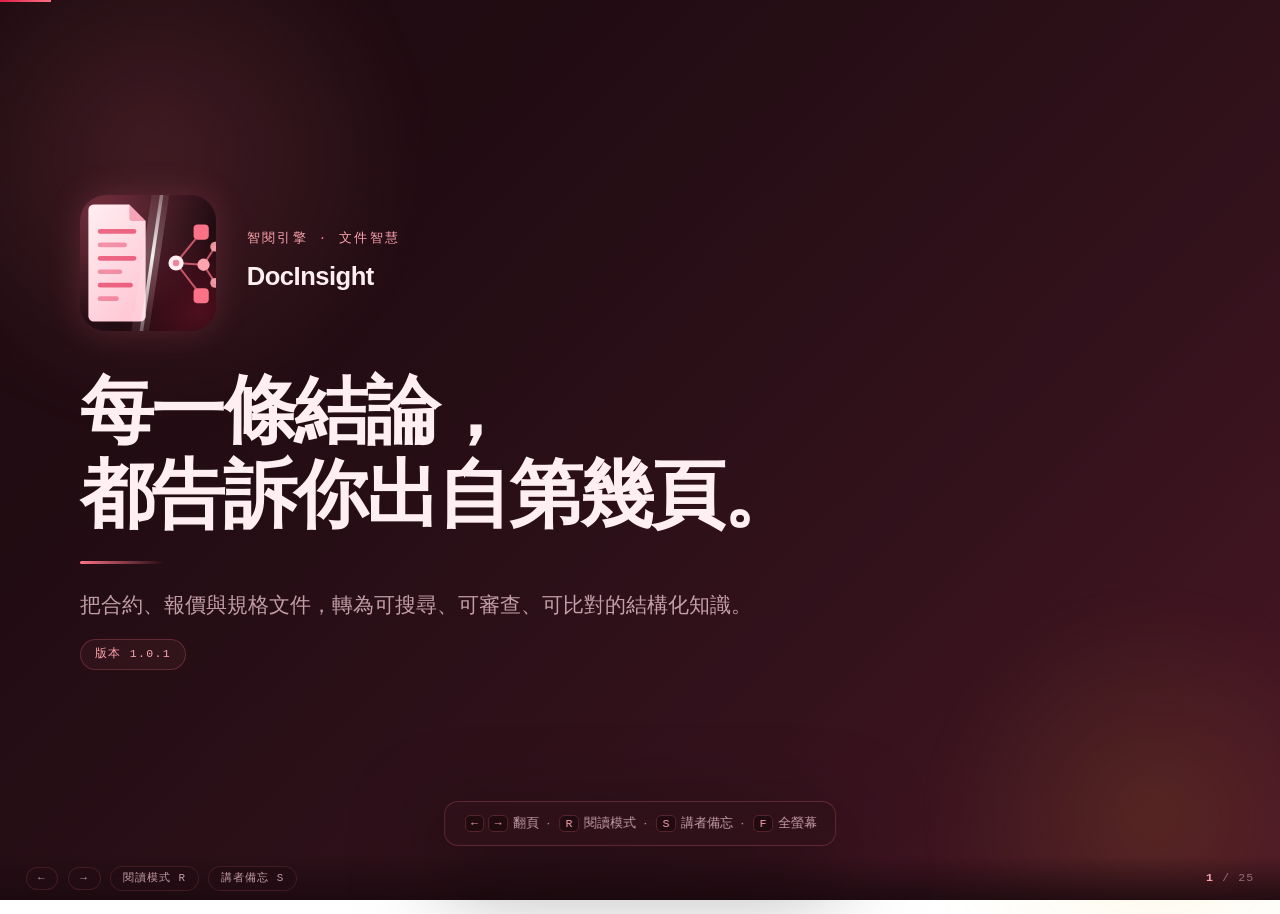
==== commit d71d85de: "Add SEO metadata, contact email and product brand marks Homepage: - Rewrite title and meta descripti" ====
--- a/products/docinsight.html
+++ b/products/docinsight.html
@@ -1,10 +1,11 @@
-<!DOCTYPE html>
+﻿<!DOCTYPE html>
 <html lang="zh-Hant">
 <head>
 <meta charset="utf-8">
 <meta name="viewport" content="width=device-width, initial-scale=1, viewport-fit=cover">
 <title>智閱引擎 DocInsight — 產品介紹</title>
 <meta name="description" content="每一條結論，都告訴你出自第幾頁。智閱引擎 DocInsight 把合約、報價與規格文件轉為可搜尋、可審查、可比對的結構化知識。">
+<link rel="icon" type="image/svg+xml" href="../assets/docinsight-mark.svg">
 <style>
 /* =========================================================================
    智閱引擎 DocInsight — 產品介紹簡報
@@ -448,7 +449,7 @@
 <div class="deck" id="deck">
 
 <!-- ══════════════ 1 · 封面 ══════════════ -->
-<section class="slide" data-num="01 / 24">
+<section class="slide" data-num="01 / 25">
   <div class="slide-inner">
     <div class="cover-head">
       <div class="brand-mark" aria-hidden="true">
@@ -529,7 +530,7 @@
 </section>
 
 <!-- ══════════════ 2 · 一個問題 ══════════════ -->
-<section class="slide" data-num="02 / 24">
+<section class="slide" data-num="02 / 25">
   <div class="slide-inner center">
     <p class="eyebrow">先問一個問題</p>
     <h2 class="mega">你們部門上個月，<br>花了多少小時用眼睛讀 PDF？</h2>
@@ -547,7 +548,7 @@
 </section>
 
 <!-- ══════════════ 3 · PDF 的三個天生缺陷 ══════════════ -->
-<section class="slide slide--wide" data-num="03 / 24">
+<section class="slide slide--wide" data-num="03 / 25">
   <div class="slide-inner">
     <p class="eyebrow">第一幕 <span class="dot">·</span> 舊世界</p>
     <h2>問題不在你的同事不夠認真。<br>問題在 PDF 這個格式本身。</h2>
@@ -580,7 +581,7 @@
 </section>
 
 <!-- ══════════════ 4 · 法務 ══════════════ -->
-<section class="slide" data-num="04 / 24">
+<section class="slide" data-num="04 / 25">
   <div class="slide-inner">
     <p class="eyebrow">第一幕 <span class="dot">·</span> 法務組</p>
     <h2>「這份合約的違約金<br>到底怎麼算？」</h2>
@@ -607,7 +608,7 @@
 </section>
 
 <!-- ══════════════ 5 · 採購 ══════════════ -->
-<section class="slide" data-num="05 / 24">
+<section class="slide" data-num="05 / 25">
   <div class="slide-inner">
     <p class="eyebrow">第一幕 <span class="dot">·</span> 採購組</p>
     <h2>供應商說：<br>「只改了一點點。」</h2>
@@ -634,7 +635,7 @@
 </section>
 
 <!-- ══════════════ 6 · 教育訓練 ══════════════ -->
-<section class="slide" data-num="06 / 24">
+<section class="slide" data-num="06 / 25">
   <div class="slide-inner">
     <p class="eyebrow">第一幕 <span class="dot">·</span> 教育訓練</p>
     <h2>手冊改版了。<br>考卷呢？</h2>
@@ -662,7 +663,7 @@
 </section>
 
 <!-- ══════════════ 7 · 共同點 ══════════════ -->
-<section class="slide" data-num="07 / 24">
+<section class="slide" data-num="07 / 25">
   <div class="slide-inner center">
     <p class="eyebrow">第一幕 <span class="dot">·</span> 收束</p>
     <h2 class="mega">人，在用眼睛，<br>做機器該做的事。</h2>
@@ -678,7 +679,7 @@
 </section>
 
 <!-- ══════════════ 8 · 那用 ChatGPT 不就好了 ══════════════ -->
-<section class="slide" data-num="08 / 24">
+<section class="slide" data-num="08 / 25">
   <div class="slide-inner center">
     <p class="eyebrow">第二幕 <span class="dot">·</span> 那個問題</p>
     <h2 class="mega">「那我把 PDF<br>丟給 ChatGPT，<br>不就好了？」</h2>
@@ -695,7 +696,7 @@
 </section>
 
 <!-- ══════════════ 9 · 四個致命問題 ══════════════ -->
-<section class="slide slide--wide" data-num="09 / 24">
+<section class="slide slide--wide" data-num="09 / 25">
   <div class="slide-inner">
     <p class="eyebrow">第二幕 <span class="dot">·</span> 四個問題</p>
     <h2>可以。但有四件事，<br>它幫不了你。</h2>
@@ -734,7 +735,7 @@
 </section>
 
 <!-- ══════════════ 10 · 收束 ══════════════ -->
-<section class="slide" data-num="10 / 24">
+<section class="slide" data-num="10 / 25">
   <div class="slide-inner center">
     <p class="eyebrow">第二幕 <span class="dot">·</span> 收束</p>
     <h2 class="mega">通用 AI 給你<br>一個答案。</h2>
@@ -750,7 +751,7 @@
 </section>
 
 <!-- ══════════════ 11 · 核心主張 ══════════════ -->
-<section class="slide" data-num="11 / 24">
+<section class="slide" data-num="11 / 25">
   <div class="slide-inner center">
     <p class="eyebrow">智閱引擎 <span class="dot">·</span> DocInsight</p>
     <h1 style="font-size:clamp(2.3rem,7vw,5.2rem);">每一條結論，<br>都告訴你出自第幾頁。</h1>
@@ -768,7 +769,7 @@
 </section>
 
 <!-- ══════════════ 12 · 三條工程紀律 ══════════════ -->
-<section class="slide slide--wide" data-num="12 / 24">
+<section class="slide slide--wide" data-num="12 / 25">
   <div class="slide-inner">
     <p class="eyebrow">我們憑什麼敢這樣講</p>
     <h2>三條工程紀律。</h2>
@@ -805,7 +806,7 @@
 </section>
 
 <!-- ══════════════ 13 · 一條原則 ══════════════ -->
-<section class="slide" data-num="13 / 24">
+<section class="slide" data-num="13 / 25">
   <div class="slide-inner center">
     <p class="eyebrow">貫穿全系統的一條原則</p>
     <h2 class="mega">寧可不給，<br>也不給錯的。</h2>
@@ -824,7 +825,7 @@
 </section>
 
 <!-- ══════════════ 14 · 六個關鍵字 ══════════════ -->
-<section class="slide slide--wide" data-num="14 / 24">
+<section class="slide slide--wide" data-num="14 / 25">
   <div class="slide-inner">
     <p class="eyebrow">能力全景</p>
     <h2>六個關鍵字。</h2>
@@ -851,7 +852,7 @@
 </section>
 
 <!-- ══════════════ 15 · 看得懂 ══════════════ -->
-<section class="slide slide--wide" data-num="15 / 24">
+<section class="slide slide--wide" data-num="15 / 25">
   <div class="slide-inner">
     <p class="eyebrow">能力一 <span class="dot">·</span> 看得懂</p>
     <h2>文件解析</h2>
@@ -894,7 +895,7 @@
 </section>
 
 <!-- ══════════════ 16 · 抽得出 ══════════════ -->
-<section class="slide slide--wide" data-num="16 / 24">
+<section class="slide slide--wide" data-num="16 / 25">
   <div class="slide-inner">
     <p class="eyebrow">能力二 <span class="dot">·</span> 抽得出</p>
     <h2>合約審查</h2>
@@ -939,7 +940,7 @@
 </section>
 
 <!-- ══════════════ 17 · 比得出 ══════════════ -->
-<section class="slide slide--wide" data-num="17 / 24">
+<section class="slide slide--wide" data-num="17 / 25">
   <div class="slide-inner">
     <p class="eyebrow">能力三 <span class="dot">·</span> 比得出</p>
     <h2>版本比對</h2>
@@ -982,7 +983,7 @@
 </section>
 
 <!-- ══════════════ 18 · 出得了題 ══════════════ -->
-<section class="slide slide--wide" data-num="18 / 24">
+<section class="slide slide--wide" data-num="18 / 25">
   <div class="slide-inner">
     <p class="eyebrow">能力四 <span class="dot">·</span> 出得了題</p>
     <h2>題庫產生，與線上測驗</h2>
@@ -1038,7 +1039,7 @@
 </section>
 
 <!-- ══════════════ 19 · 算得出錢 ══════════════ -->
-<section class="slide slide--wide" data-num="19 / 24">
+<section class="slide slide--wide" data-num="19 / 25">
   <div class="slide-inner">
     <p class="eyebrow">能力五 <span class="dot">·</span> 算得出錢</p>
     <h2>用量統計，與請求佇列</h2>
@@ -1053,6 +1054,7 @@
           <li>可看今日、本月、自訂區間，可依作業類型篩選</li>
           <li>可以查每一次呼叫實際送了什麼、回了什麼</li>
           <li>請求佇列：現在誰在跑、還有幾個在排、你的那一筆被誰擋住</li>
+          <li>資料庫用量：資料庫多大、哪張表在長</li>
         </ul>
       </div>
       <div class="mock">
@@ -1086,8 +1088,53 @@
   </div>
 </section>
 
+<!-- ══════════════ 19b · 查得到問題：日誌檢視 ══════════════ -->
+<section class="slide slide--wide" data-num="19b / 25">
+  <div class="slide-inner">
+    <p class="eyebrow">能力五之二 <span class="dot">·</span> 查得到問題</p>
+    <h2>出事的時候，<br>不必登入伺服器。</h2>
+    <div class="rule"></div>
+
+    <div class="grid grid-2" style="align-items:start;">
+      <div>
+        <ul class="plain">
+          <li>依時間、等級、帳號、關鍵字查日誌，<span class="accent">30 天內都查得到</span></li>
+          <li>看得到「誰、在什麼時候、按了哪一顆按鈕」</li>
+          <li>匯出原始日誌，直接轉給工程師</li>
+          <li>也可以<span class="accent">請 AI 讀一遍</span>，告訴你這段日誌發生了什麼問題</li>
+        </ul>
+        <p class="lead" style="margin-top:1rem;">每一顆會花錢的按鈕，在紀錄裡都標明「會產生費用」。</p>
+      </div>
+      <div class="mock">
+        <div class="mock-bar">
+          <span class="dots"><i></i><i></i><i></i></span>
+          <span class="title">日誌檢視</span>
+          <span class="mock-note">示意畫面</span>
+        </div>
+        <div class="mock-body">
+          <table class="mock-table">
+            <tr><th>時間</th><th>等級</th><th>使用者</th><th>訊息</th></tr>
+            <tr><td>15:20:32</td><td><span class="pill pill-ok">Info</span></td><td>chen</td><td>開始合約審查（會呼叫 AI、產生費用）</td></tr>
+            <tr><td>15:21:14</td><td><span class="pill pill-ok">Info</span></td><td>chen</td><td>合約審查完成｜耗時 42,118 ms</td></tr>
+            <tr><td>15:23:07</td><td><span class="pill pill-high">Error</span></td><td>lin</td><td>LLM 呼叫失敗｜逾時｜耗時 300,021 ms</td></tr>
+          </table>
+        </div>
+      </div>
+    </div>
+
+    <div class="notes">
+      <b>講者備忘</b>
+      這一頁的對象是 IT 與維運。重點不是「有日誌」（每個系統都有），
+      而是不必登入伺服器、不必會下指令就查得到，而且查得到的是<b>使用者的動線</b>而不只是例外堆疊。
+      「請 AI 讀一遍」要講得保守：它是給一個方向，不是給答案，而且它自己也會計費，所以只開放給系統管理員。
+      不要把這一頁講成「系統監控」或「告警」——沒有告警，沒有門檻觸發通知。
+      對面沒有 IT／維運時，這一頁可以整頁略過。
+    </div>
+  </div>
+</section>
+
 <!-- ══════════════ 20 · 誰看得到什麼 ══════════════ -->
-<section class="slide slide--wide" data-num="20 / 24">
+<section class="slide slide--wide" data-num="20 / 25">
   <div class="slide-inner">
     <p class="eyebrow">企業關切 <span class="dot">·</span> 安全與權限</p>
     <h2>機密文件，<br>不該人人可見。</h2>
@@ -1123,7 +1170,7 @@
 </section>
 
 <!-- ══════════════ 21 · 我們刻意不做的四件事 ══════════════ -->
-<section class="slide slide--wide" data-num="21 / 24">
+<section class="slide slide--wide" data-num="21 / 25">
   <div class="slide-inner">
     <p class="eyebrow">誠實邊界</p>
     <h2>我們刻意不做的四件事。</h2>
@@ -1161,7 +1208,7 @@
 </section>
 
 <!-- ══════════════ 22 · 行動 ══════════════ -->
-<section class="slide" data-num="22 / 24">
+<section class="slide" data-num="22 / 25">
   <div class="slide-inner center">
     <p class="eyebrow">所以</p>
     <h2 class="mega">別相信我說的。</h2>
@@ -1179,7 +1226,7 @@
 </section>
 
 <!-- ══════════════ 23 · One More Thing ══════════════ -->
-<section class="slide slide--wide" data-num="23 / 24">
+<section class="slide slide--wide" data-num="23 / 25">
   <div class="slide-inner">
     <p class="eyebrow">One more thing</p>
     <h2>同一份純文字地基，<br>還可以長出更多東西。</h2>
@@ -1225,7 +1272,7 @@
 </section>
 
 <!-- ══════════════ 24 · 結尾 ══════════════ -->
-<section class="slide" data-num="24 / 24">
+<section class="slide" data-num="24 / 25">
   <div class="slide-inner center">
     <div class="brand-mark" style="margin:0 auto 1.6rem;" aria-hidden="true">
       <svg xmlns="http://www.w3.org/2000/svg" viewBox="0 0 512 512" role="img" aria-label="智閱引擎">
@@ -1290,11 +1337,12 @@
     <p class="lead">智閱引擎 DocInsight</p>
 
     <p class="sub" style="margin-top:1.2rem;"><span class="badge">DocInsight 1.0.1</span></p>
+    <p class="sub" style="margin-top:0.9rem;">聯絡我們：<a href="mailto:speechtext.tw@hotmail.com" style="color:var(--rose-soft);">speechtext.tw@hotmail.com</a></p>
 
     <div class="notes">
       <b>講者備忘</b>
       這一頁在 Q&amp;A 期間會一直留在螢幕上，留在觀眾眼前的就是這句主張。
-      需要交換聯絡方式時當面談，簡報本身不放。
+      聯絡信箱已顯示在這一頁，需要時直接指給對方看即可。
     </div>
   </div>
 </section>
@@ -1307,7 +1355,7 @@
   <button class="hud-btn" id="btnRead" type="button" aria-pressed="false">閱讀模式 R</button>
   <button class="hud-btn" id="btnNotes" type="button" aria-pressed="false">講者備忘 S</button>
   <span class="hud-spacer"></span>
-  <span class="counter" id="counter"><b>1</b> / 24</span>
+  <span class="counter" id="counter"><b>1</b> / 25</span>
 </div>
 
 <div class="hint" id="hint">
